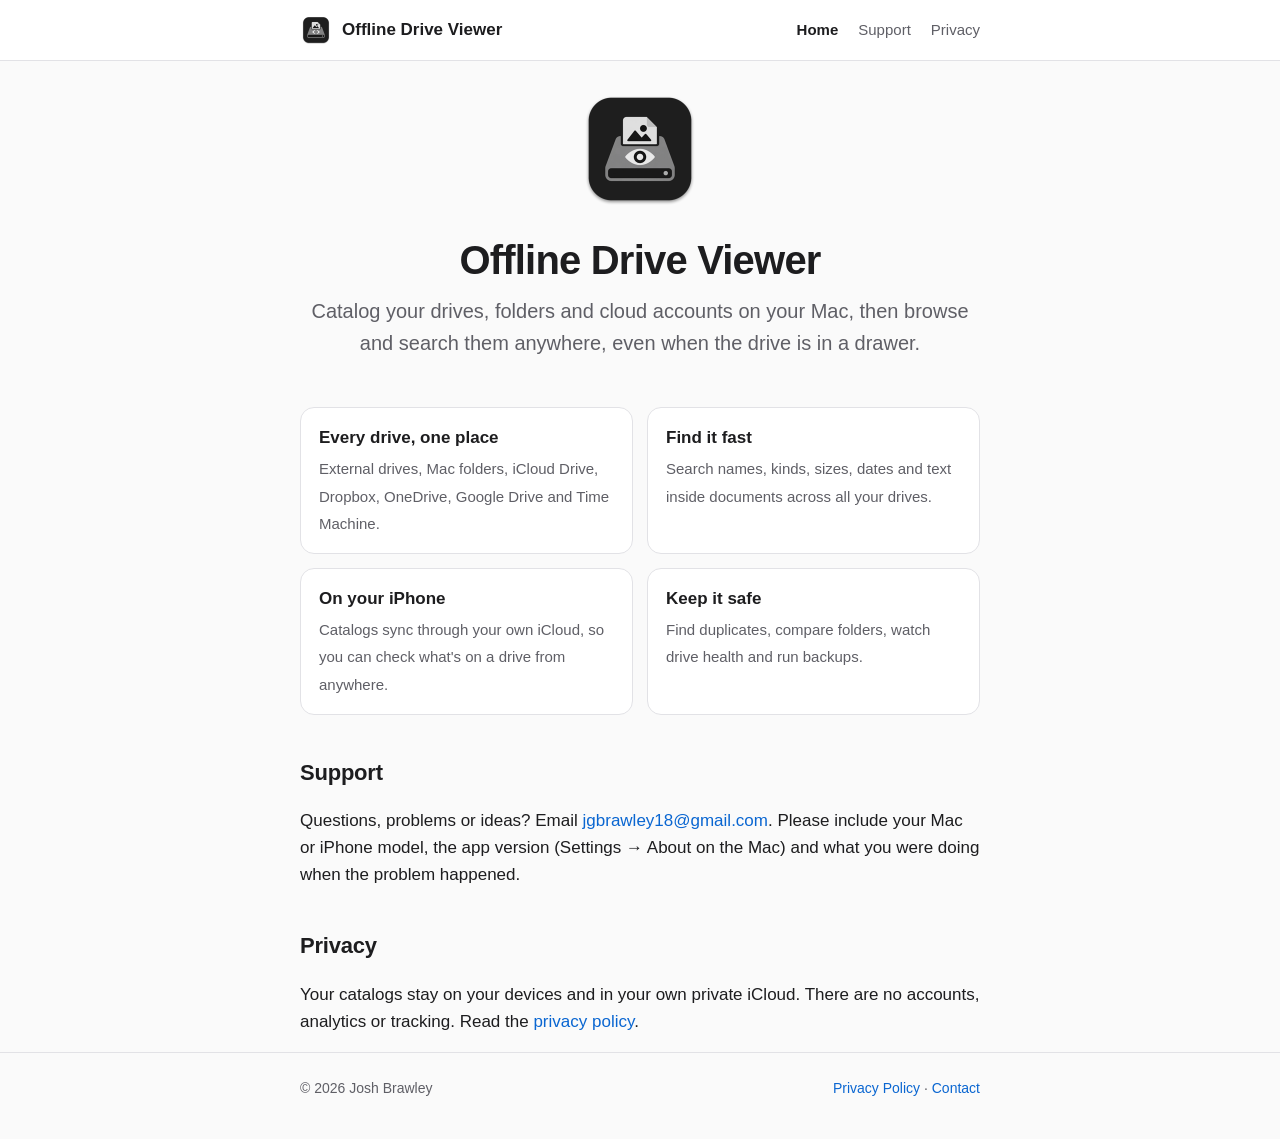
==== index.html @ 3e10d818 "Offline Drive Viewer website: home, support and privacy policy Co-Authored-By: Claude Opus 5.5 <nore" ====
<!doctype html>
<html lang="en">
<head>
  <meta charset="utf-8">
  <meta name="viewport" content="width=device-width, initial-scale=1">
  <title>Offline Drive Viewer</title>
  <meta name="description" content="Browse and search every drive you own, even when it's unplugged.">
  <link rel="icon" href="icon.png">
  <link rel="apple-touch-icon" href="icon.png">
  <link rel="stylesheet" href="style.css">
</head>
<body>
  <header class="site">
    <div class="wrap">
      <a class="brand" href="./"><img src="icon.png" alt=""><span>Offline Drive Viewer</span></a>
      <nav>
        <a href="./" aria-current="page">Home</a>
        <a href="#support">Support</a>
        <a href="privacy.html">Privacy</a>
      </nav>
    </div>
  </header>

  <main class="wrap">
    <section class="hero">
      <img src="icon.png" alt="Offline Drive Viewer app icon">
      <h1>Offline Drive Viewer</h1>
      <p>Catalog your drives, folders and cloud accounts on your Mac, then browse and search them anywhere, even when the drive is in a drawer.</p>
    </section>

    <ul class="features">
      <li><strong>Every drive, one place</strong><span>External drives, Mac folders, iCloud Drive, Dropbox, OneDrive, Google Drive and Time Machine.</span></li>
      <li><strong>Find it fast</strong><span>Search names, kinds, sizes, dates and text inside documents across all your drives.</span></li>
      <li><strong>On your iPhone</strong><span>Catalogs sync through your own iCloud, so you can check what's on a drive from anywhere.</span></li>
      <li><strong>Keep it safe</strong><span>Find duplicates, compare folders, watch drive health and run backups.</span></li>
    </ul>

    <h2 id="support">Support</h2>
    <p>Questions, problems or ideas? Email <a href="mailto:jgbrawley18@gmail.com">jgbrawley18@gmail.com</a>. Please include your Mac or iPhone model, the app version (Settings → About on the Mac) and what you were doing when the problem happened.</p>

    <h2>Privacy</h2>
    <p>Your catalogs stay on your devices and in your own private iCloud. There are no accounts, analytics or tracking. Read the <a href="privacy.html">privacy policy</a>.</p>
  </main>

  <footer class="site">
    <div class="wrap">
      <span>© 2026 Josh Brawley</span>
      <span><a href="privacy.html">Privacy Policy</a> · <a href="mailto:jgbrawley18@gmail.com">Contact</a></span>
    </div>
  </footer>
</body>
</html>
---- style.css ----
:root {
  --bg: #fafafa;
  --surface: #ffffff;
  --text: #1d1d1f;
  --muted: #5f5f66;
  --line: #e2e2e6;
  --accent: #2f2f33;
  --link: #0a66d1;
}
@media (prefers-color-scheme: dark) {
  :root {
    --bg: #161617;
    --surface: #1f1f21;
    --text: #f2f2f4;
    --muted: #a1a1a8;
    --line: #333338;
    --accent: #e8e8ea;
    --link: #5aa6ff;
  }
}

* { box-sizing: border-box; }

body {
  margin: 0;
  background: var(--bg);
  color: var(--text);
  font: 17px/1.6 -apple-system, BlinkMacSystemFont, "SF Pro Text", "Helvetica Neue", Arial, sans-serif;
  -webkit-font-smoothing: antialiased;
}

a { color: var(--link); text-decoration: none; }
a:hover { text-decoration: underline; }

.wrap { max-width: 720px; margin: 0 auto; padding: 0 20px; }

header.site {
  border-bottom: 1px solid var(--line);
  background: var(--surface);
}
header.site .wrap {
  display: flex;
  align-items: center;
  justify-content: space-between;
  gap: 16px;
  height: 60px;
}
.brand {
  display: flex;
  align-items: center;
  gap: 10px;
  color: var(--text);
  font-weight: 600;
}
.brand img { width: 32px; height: 32px; }
.brand:hover { text-decoration: none; }
nav { display: flex; gap: 20px; font-size: 15px; }
nav a { color: var(--muted); }
nav a[aria-current="page"] { color: var(--text); font-weight: 600; }

main { padding: 48px 0 64px; }

.hero { text-align: center; padding: 24px 0 40px; }
.hero img { width: 128px; height: 128px; }
.hero h1 { font-size: 40px; line-height: 1.15; margin: 16px 0 12px; letter-spacing: -0.02em; }
.hero p { font-size: 20px; color: var(--muted); margin: 0 auto; max-width: 34em; }

h1 { font-size: 34px; line-height: 1.2; letter-spacing: -0.02em; margin: 0 0 8px; }
h2 { font-size: 22px; margin: 40px 0 8px; letter-spacing: -0.01em; }
.updated { color: var(--muted); margin: 0 0 24px; }

.summary {
  background: var(--surface);
  border: 1px solid var(--line);
  border-radius: 14px;
  padding: 18px 22px;
  margin: 24px 0;
}
.summary p { margin: 0; }

.features {
  display: grid;
  grid-template-columns: repeat(auto-fit, minmax(260px, 1fr));
  gap: 14px;
  margin: 8px 0 0;
  padding: 0;
  list-style: none;
}
.features li {
  background: var(--surface);
  border: 1px solid var(--line);
  border-radius: 14px;
  padding: 16px 18px;
}
.features strong { display: block; margin-bottom: 4px; }
.features span { color: var(--muted); font-size: 15px; }

ul.plain { padding-left: 1.2em; }
ul.plain li { margin: 4px 0; }
code { font: 0.9em ui-monospace, "SF Mono", Menlo, monospace; }

footer.site {
  border-top: 1px solid var(--line);
  color: var(--muted);
  font-size: 14px;
  padding: 24px 0 40px;
}
footer.site .wrap { display: flex; flex-wrap: wrap; justify-content: space-between; gap: 8px 20px; }

@media (max-width: 520px) {
  body { font-size: 16px; }
  .hero h1 { font-size: 32px; }
  .hero p { font-size: 18px; }
  h1 { font-size: 28px; }
  nav { gap: 14px; }
  .brand span { display: none; }
}
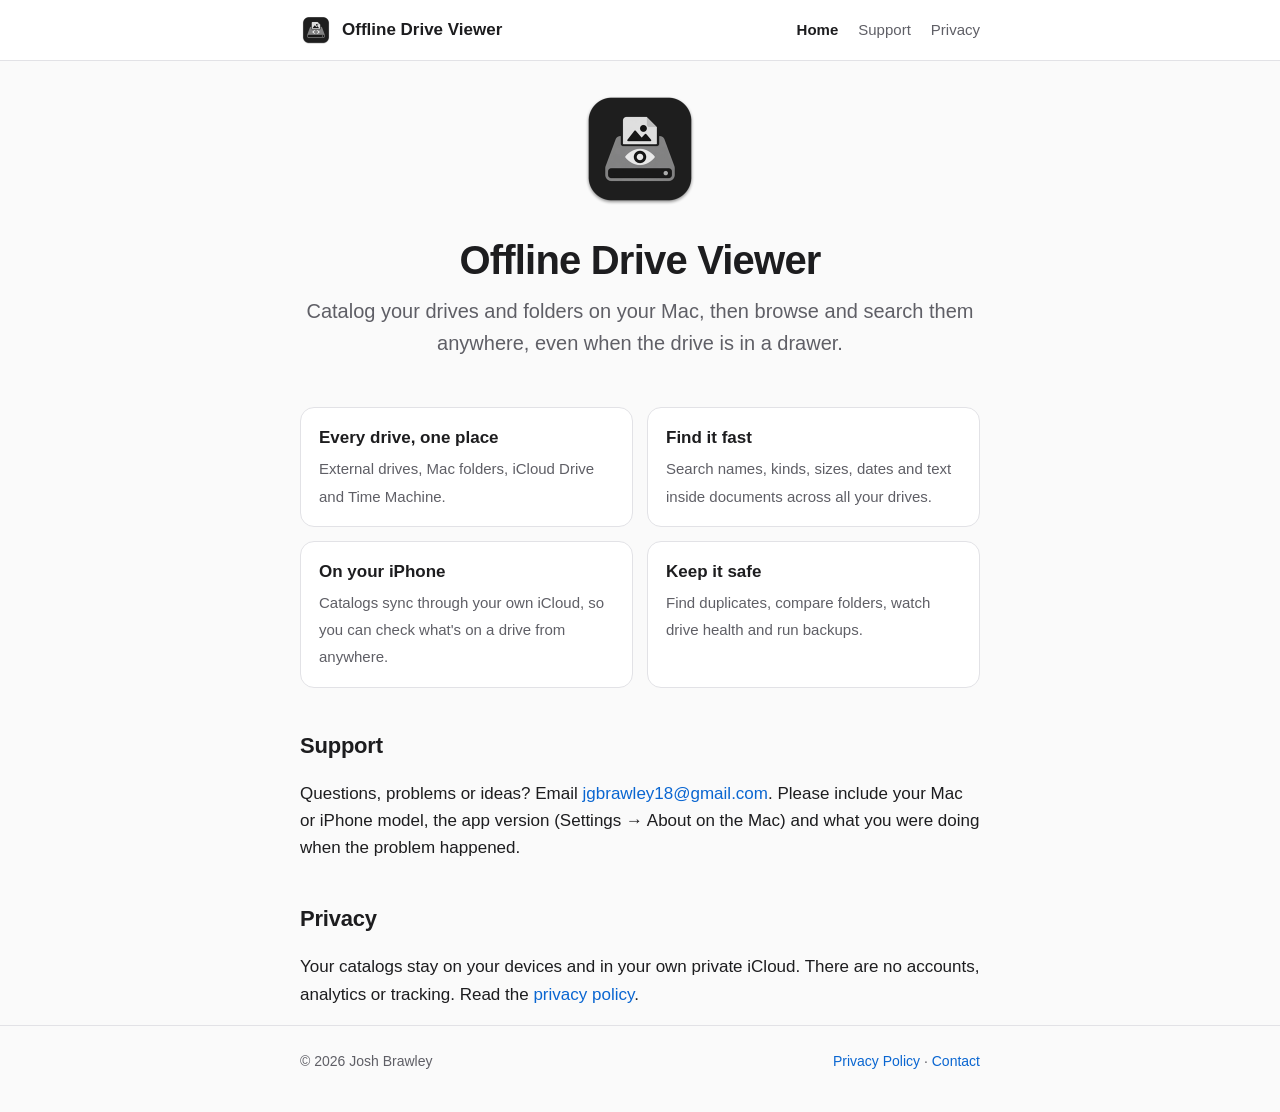
==== commit cd068341: "Correct privacy policy; remove cloud services not yet available Co-Authored-By: Claude Opus 5.5 <nor" ====
--- a/index.html
+++ b/index.html
@@ -25,11 +25,11 @@
     <section class="hero">
       <img src="icon.png" alt="Offline Drive Viewer app icon">
       <h1>Offline Drive Viewer</h1>
-      <p>Catalog your drives, folders and cloud accounts on your Mac, then browse and search them anywhere, even when the drive is in a drawer.</p>
+      <p>Catalog your drives and folders on your Mac, then browse and search them anywhere, even when the drive is in a drawer.</p>
     </section>
 
     <ul class="features">
-      <li><strong>Every drive, one place</strong><span>External drives, Mac folders, iCloud Drive, Dropbox, OneDrive, Google Drive and Time Machine.</span></li>
+      <li><strong>Every drive, one place</strong><span>External drives, Mac folders, iCloud Drive and Time Machine.</span></li>
       <li><strong>Find it fast</strong><span>Search names, kinds, sizes, dates and text inside documents across all your drives.</span></li>
       <li><strong>On your iPhone</strong><span>Catalogs sync through your own iCloud, so you can check what's on a drive from anywhere.</span></li>
       <li><strong>Keep it safe</strong><span>Find duplicates, compare folders, watch drive health and run backups.</span></li>
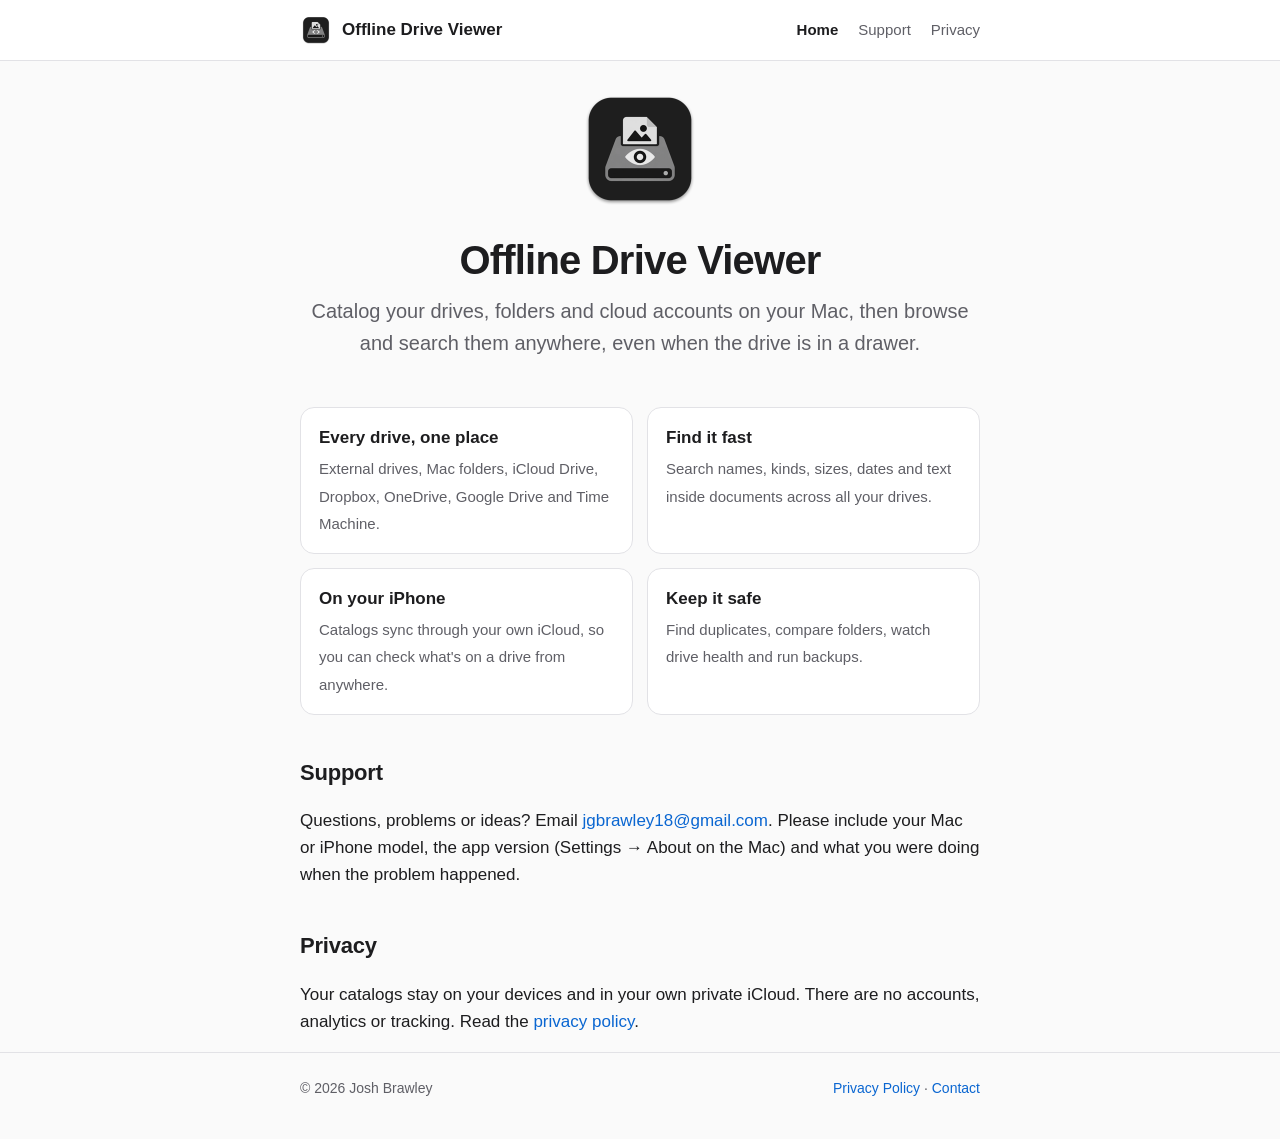
==== commit 425af63e: "Restore the previous website; the last update was meant for another app Co-Authored-By: Claude Opus " ====
--- a/index.html
+++ b/index.html
@@ -25,11 +25,11 @@
     <section class="hero">
       <img src="icon.png" alt="Offline Drive Viewer app icon">
       <h1>Offline Drive Viewer</h1>
-      <p>Catalog your drives and folders on your Mac, then browse and search them anywhere, even when the drive is in a drawer.</p>
+      <p>Catalog your drives, folders and cloud accounts on your Mac, then browse and search them anywhere, even when the drive is in a drawer.</p>
     </section>
 
     <ul class="features">
-      <li><strong>Every drive, one place</strong><span>External drives, Mac folders, iCloud Drive and Time Machine.</span></li>
+      <li><strong>Every drive, one place</strong><span>External drives, Mac folders, iCloud Drive, Dropbox, OneDrive, Google Drive and Time Machine.</span></li>
       <li><strong>Find it fast</strong><span>Search names, kinds, sizes, dates and text inside documents across all your drives.</span></li>
       <li><strong>On your iPhone</strong><span>Catalogs sync through your own iCloud, so you can check what's on a drive from anywhere.</span></li>
       <li><strong>Keep it safe</strong><span>Find duplicates, compare folders, watch drive health and run backups.</span></li>
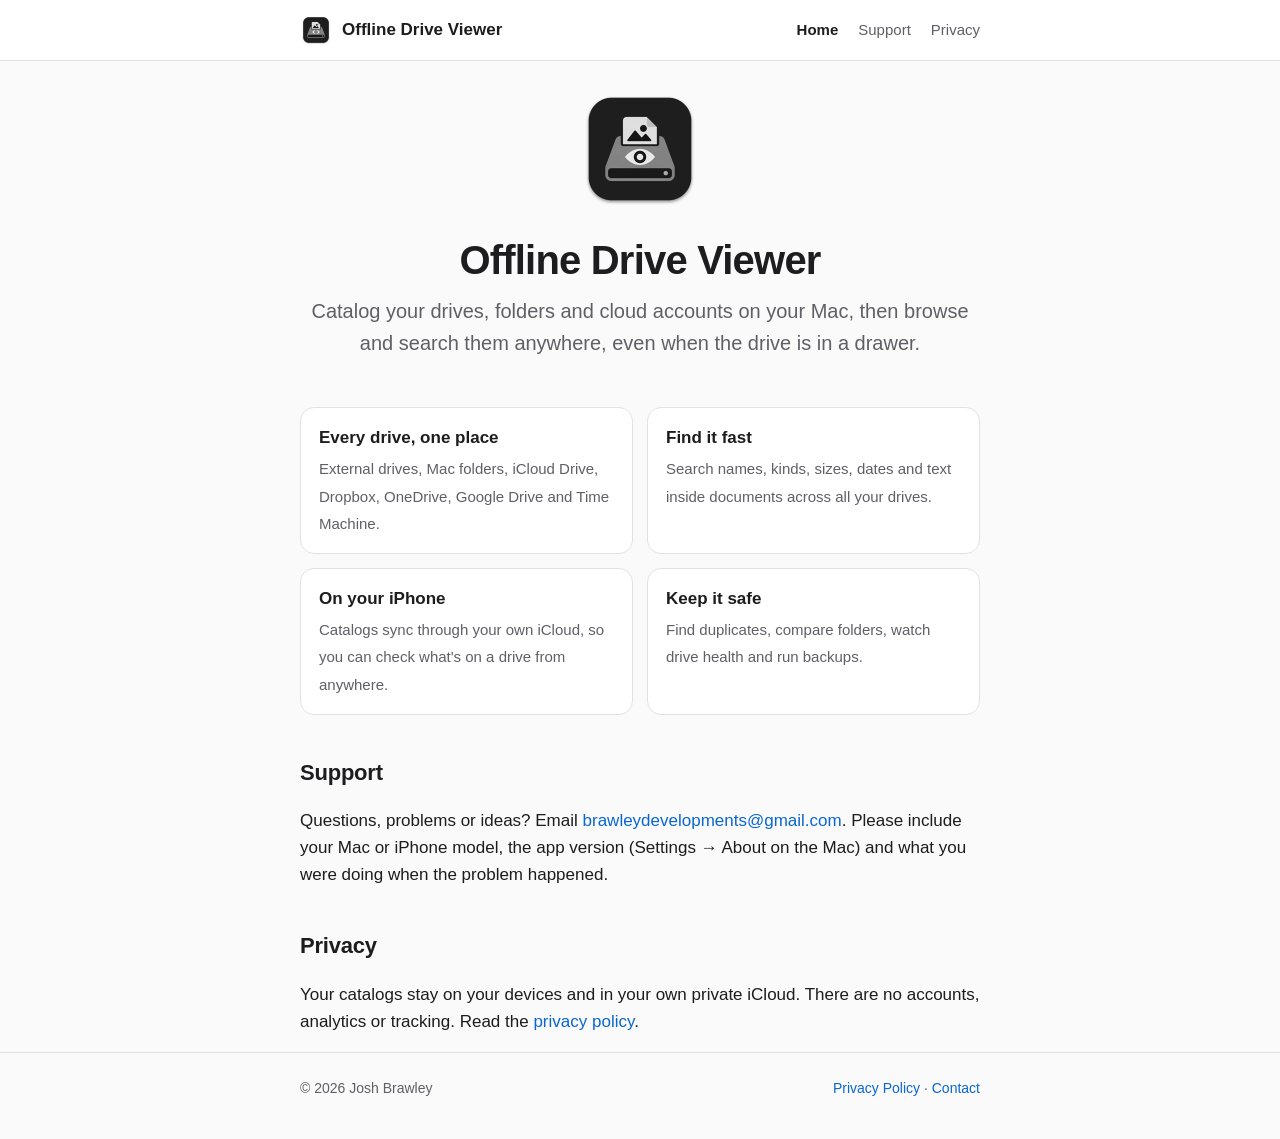
==== commit 214cf7ea: "Update support email; add Reporting a problem to privacy policy" ====
--- a/index.html
+++ b/index.html
@@ -36,7 +36,7 @@
     </ul>
 
     <h2 id="support">Support</h2>
-    <p>Questions, problems or ideas? Email <a href="mailto:jgbrawley18@gmail.com">jgbrawley18@gmail.com</a>. Please include your Mac or iPhone model, the app version (Settings → About on the Mac) and what you were doing when the problem happened.</p>
+    <p>Questions, problems or ideas? Email <a href="mailto:brawleydevelopments@gmail.com">brawleydevelopments@gmail.com</a>. Please include your Mac or iPhone model, the app version (Settings → About on the Mac) and what you were doing when the problem happened.</p>
 
     <h2>Privacy</h2>
     <p>Your catalogs stay on your devices and in your own private iCloud. There are no accounts, analytics or tracking. Read the <a href="privacy.html">privacy policy</a>.</p>
@@ -45,7 +45,7 @@
   <footer class="site">
     <div class="wrap">
       <span>© 2026 Josh Brawley</span>
-      <span><a href="privacy.html">Privacy Policy</a> · <a href="mailto:jgbrawley18@gmail.com">Contact</a></span>
+      <span><a href="privacy.html">Privacy Policy</a> · <a href="mailto:brawleydevelopments@gmail.com">Contact</a></span>
     </div>
   </footer>
 </body>
